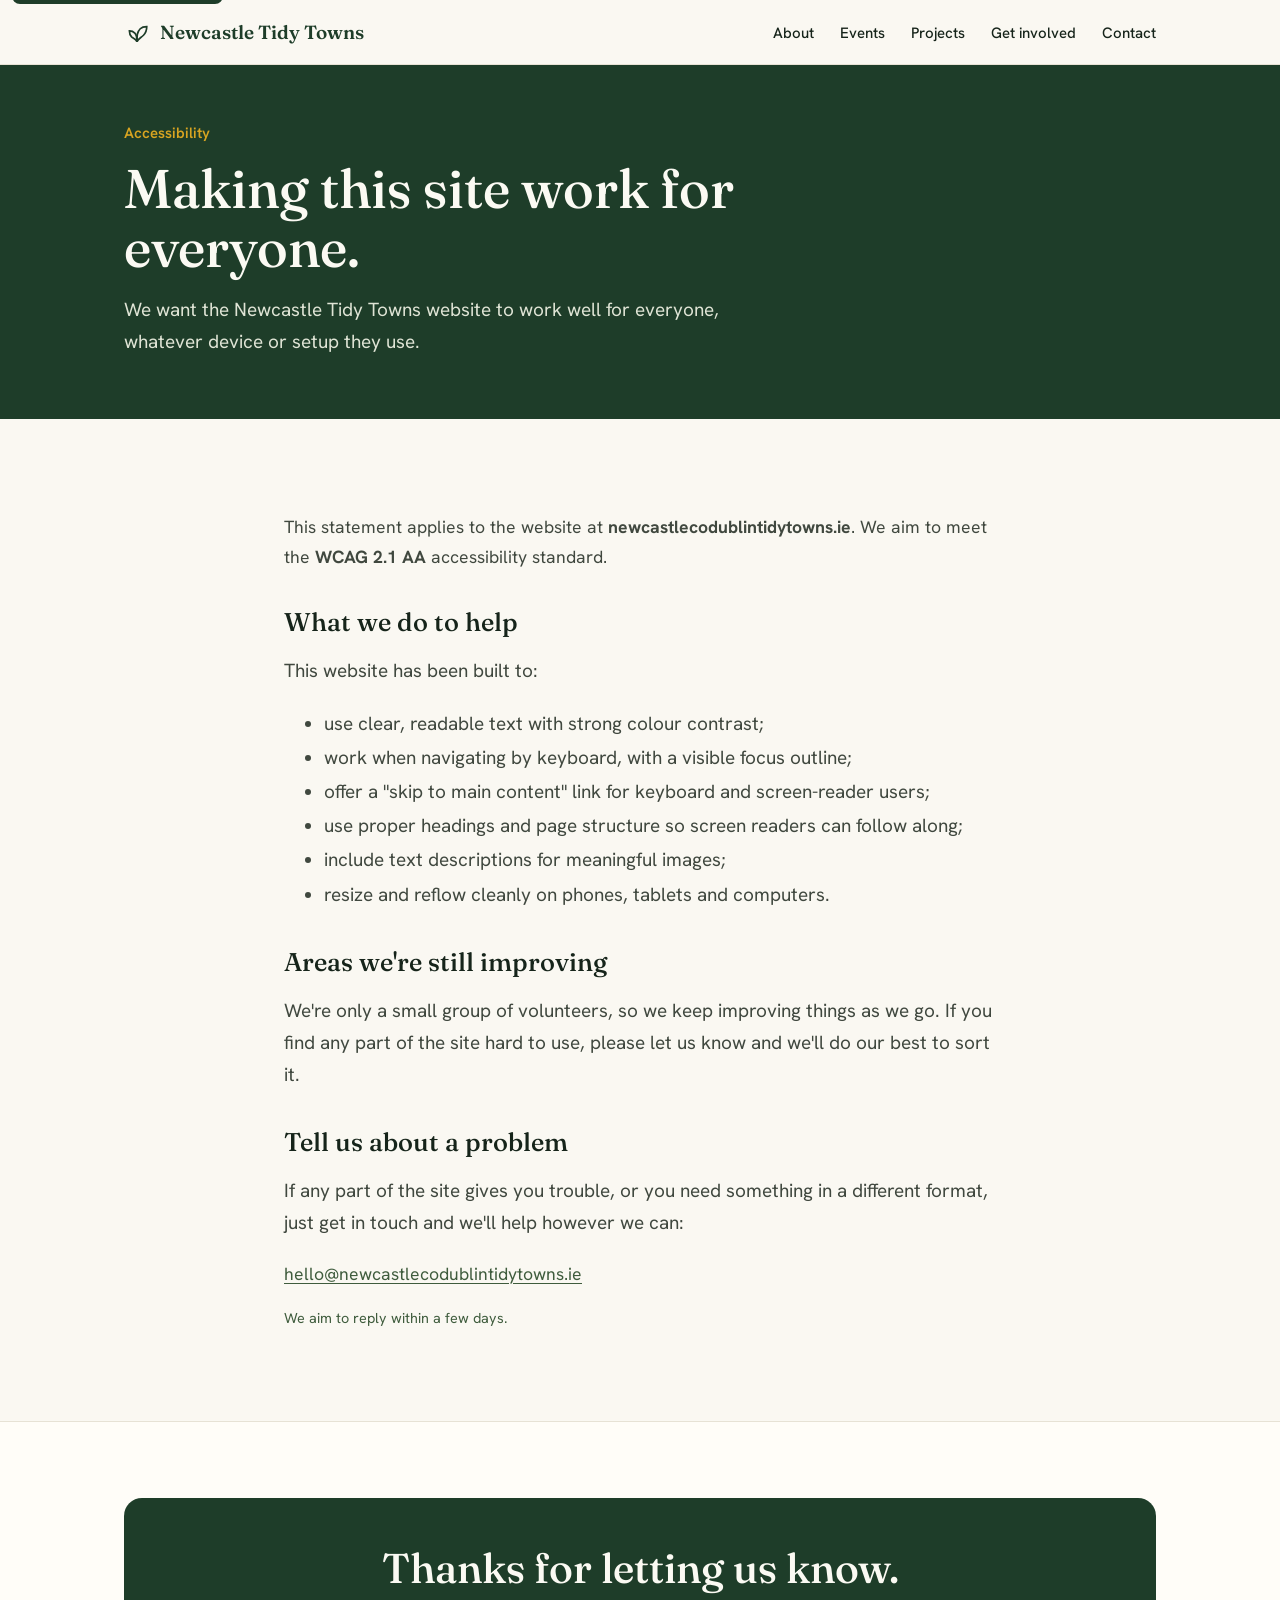
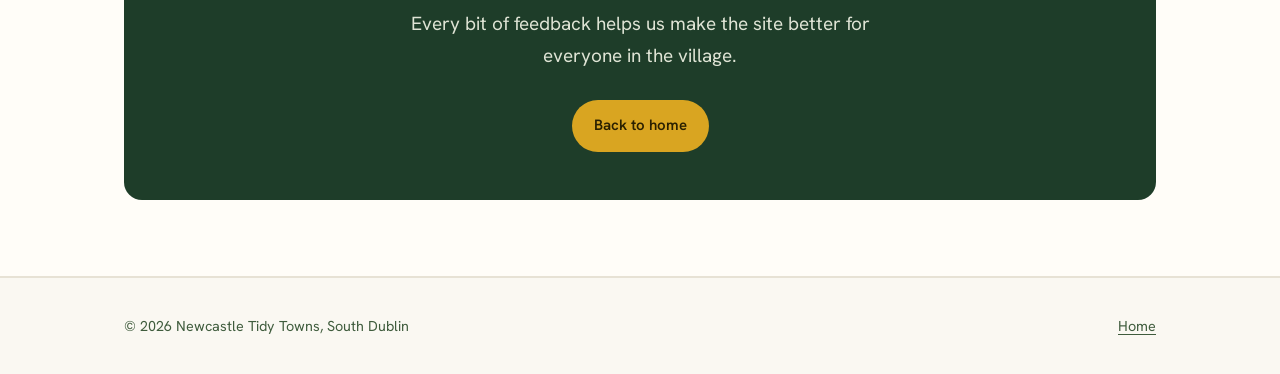
==== accessibility.html @ e0975d4b "Add files via upload Content corrections" ====
<!doctype html>
<html lang="en">
<head>
<meta charset="utf-8">
<meta name="viewport" content="width=device-width, initial-scale=1">
<title>Accessibility — Newcastle Tidy Towns</title>
<meta name="description" content="Accessibility statement for the Newcastle Tidy Towns website, South Dublin. We aim to meet WCAG 2.1 AA and welcome feedback.">
<link rel="preconnect" href="https://fonts.googleapis.com">
<link rel="preconnect" href="https://fonts.gstatic.com" crossorigin>
<link href="https://fonts.googleapis.com/css2?family=Fraunces:opsz,wght@9..144,400;9..144,500;9..144,600&family=Hanken+Grotesk:wght@400;500;600&display=swap" rel="stylesheet">
<link rel="stylesheet" href="css/style.css">
</head>
<body>
<a class="skip-link" href="#main">Skip to main content</a>

<header>
  <div class="wrap bar">
    <a class="brand" href="index.html">
      <svg width="26" height="26" viewBox="0 0 24 24" fill="none" stroke="currentColor" stroke-width="1.6" aria-hidden="true">
        <path d="M12 21c0-6 0-9 3-12 2-2 5-2 6-2 0 3-1 6-3 8-2.4 2.4-4.8 3-6 6z"/>
        <path d="M12 21c0-4 0-6-2-8-1.4-1.4-3.6-2-5-2 0 2 .6 4 2 5.5C8.6 18 11 18 12 21z"/>
      </svg>
      Newcastle Tidy Towns
    </a>
    <nav aria-label="Primary">
      <ul>
        <li><a href="index.html#about">About</a></li>
        <li><a href="events.html">Events</a></li>
        <li><a href="projects.html">Projects</a></li>
        <li><a href="index.html#involved">Get involved</a></li>
        <li><a href="index.html#contact">Contact</a></li>
      </ul>
    </nav>
    <button class="menu-btn" aria-label="Toggle menu" aria-expanded="false" onclick="var n=document.querySelector('nav');var o=n.classList.toggle('open');this.setAttribute('aria-expanded',o)">Menu</button>
  </div>
</header>

<div class="page-hero">
  <div class="wrap">
    <p class="eyebrow">Accessibility</p>
    <h1>Making this site work for everyone.</h1>
    <p>We want the Newcastle Tidy Towns website to work well for everyone, whatever device or setup they use.</p>
  </div>
</div>

<main id="main">
  <section>
    <div class="wrap" style="max-width:760px">

      <p style="font-size:1.1rem;color:#40483f">This statement applies to the website at <strong>newcastlecodublintidytowns.ie</strong>. We aim to meet the <strong>WCAG 2.1 AA</strong> accessibility standard.</p>

      <h2 style="font-family:'Fraunces',serif;font-size:1.6rem;margin:36px 0 12px">What we do to help</h2>
      <p style="color:#40483f">This website has been built to:</p>
      <ul style="color:#40483f;line-height:1.8">
        <li>use clear, readable text with strong colour contrast;</li>
        <li>work when navigating by keyboard, with a visible focus outline;</li>
        <li>offer a "skip to main content" link for keyboard and screen-reader users;</li>
        <li>use proper headings and page structure so screen readers can follow along;</li>
        <li>include text descriptions for meaningful images;</li>
        <li>resize and reflow cleanly on phones, tablets and computers.</li>
      </ul>

      <h2 style="font-family:'Fraunces',serif;font-size:1.6rem;margin:36px 0 12px">Areas we're still improving</h2>
      <p style="color:#40483f">We're only a small group of volunteers, so we keep improving things as we go. If you find any part of the site hard to use, please let us know and we'll do our best to sort it.</p>

      <h2 style="font-family:'Fraunces',serif;font-size:1.6rem;margin:36px 0 12px">Tell us about a problem</h2>
      <p style="color:#40483f">If any part of the site gives you trouble, or you need something in a different format, just get in touch and we'll help however we can:</p>
      <p style="font-size:1.1rem"><a href="mailto:hello@newcastlecodublintidytowns.ie">hello@newcastlecodublintidytowns.ie</a></p>
      <p class="note">We aim to reply within a few days.</p>

    </div>
  </section>

  <section class="tint">
    <div class="wrap">
      <div class="band">
        <h2>Thanks for letting us know.</h2>
        <p>Every bit of feedback helps us make the site better for everyone in the village.</p>
        <a class="btn btn-primary" href="index.html">Back to home</a>
      </div>
    </div>
  </section>
</main>

<footer>
  <div class="wrap">
    <span>© <span id="yr"></span> Newcastle Tidy Towns, South Dublin</span>
    <span><a href="index.html">Home</a></span>
  </div>
</footer>

<script>document.getElementById('yr').textContent=new Date().getFullYear();</script>
</body>
</html>
---- css/style.css ----
:root{
  --ink:#16241a;
  --bg:#faf8f2;
  --hedge:#1e3d29;
  --moss:#3f5c3d;
  --sage:#8a9c7e;
  --gorse:#d9a521;
  --stone:#e7e2d5;
  --paper:#fffdf8;
  --maxw:1080px;
}
*{box-sizing:border-box}
html{scroll-behavior:smooth}

/* Accessibility: visible keyboard focus on all interactive elements */
a:focus-visible,button:focus-visible,input:focus-visible,
[tabindex]:focus-visible{
  outline:3px solid var(--gorse);
  outline-offset:2px;
  border-radius:4px;
}

/* Accessibility: skip-to-content link, hidden until keyboard-focused */
.skip-link{
  position:absolute;left:12px;top:-48px;z-index:100;
  background:var(--hedge);color:#fff;padding:10px 16px;border-radius:8px;
  text-decoration:none;font-weight:600;transition:top .15s ease;
}
.skip-link:focus{top:12px}

/* Accessibility: class for screen-reader-only text */
.visually-hidden{
  position:absolute;width:1px;height:1px;padding:0;margin:-1px;
  overflow:hidden;clip:rect(0 0 0 0);white-space:nowrap;border:0;
}

body{
  margin:0;
  background:var(--bg);
  color:var(--ink);
  font-family:"Hanken Grotesk",system-ui,sans-serif;
  font-size:19px;
  line-height:1.7;
  -webkit-font-smoothing:antialiased;
}
h1,h2,h3{font-family:"Fraunces",Georgia,serif;font-weight:500;line-height:1.1;margin:0}
a{color:var(--moss);text-decoration-thickness:1px;text-underline-offset:3px}
img{max-width:100%;display:block}
.wrap{max-width:var(--maxw);margin:0 auto;padding:0 24px}

/* Header */
header{position:sticky;top:0;z-index:20;background:rgba(250,248,242,.9);backdrop-filter:blur(8px);border-bottom:1px solid var(--stone)}
.bar{display:flex;align-items:center;justify-content:space-between;height:64px}
.brand{display:flex;align-items:center;gap:10px;font-family:"Fraunces",serif;font-weight:600;font-size:19px;color:var(--hedge);text-decoration:none}
.brand svg{flex:none}
nav ul{display:flex;gap:26px;list-style:none;margin:0;padding:0}
nav a{color:var(--ink);text-decoration:none;font-weight:500;font-size:15px}
nav a:hover,nav a.active{color:var(--gorse)}
.menu-btn{display:none;background:none;border:1px solid var(--stone);border-radius:8px;padding:8px 12px;font:inherit;font-size:15px}

/* Hero */
.hero{background:var(--hedge);color:#f3f1e8;position:relative;overflow:hidden}
.hero .wrap{padding-top:84px;padding-bottom:96px;position:relative;z-index:2}
.hero .eyebrow{color:var(--gorse);font-weight:600;letter-spacing:.02em;margin:0 0 18px;font-size:15px}
.hero h1{font-size:clamp(2.6rem,7vw,4.6rem);max-width:14ch;color:#fbfaf3}
.hero p.lede{max-width:52ch;margin:22px 0 34px;font-size:1.18rem;color:#dfe4d5}
.cta-row{display:flex;flex-wrap:wrap;gap:14px}
.sprig{position:absolute;right:-40px;bottom:-30px;width:min(46vw,420px);opacity:.16;z-index:1;color:var(--sage)}

/* Interior page hero (smaller) */
.page-hero{background:var(--hedge);color:#f3f1e8}
.page-hero .wrap{padding:56px 24px 60px}
.page-hero .eyebrow{color:var(--gorse);font-weight:600;font-size:15px;margin:0 0 12px}
.page-hero h1{font-size:clamp(2.2rem,6vw,3.4rem);color:#fbfaf3;max-width:18ch}
.page-hero p{max-width:56ch;margin:16px 0 0;color:#dfe4d5}

/* Buttons */
.btn{display:inline-block;padding:13px 22px;border-radius:999px;font-weight:600;font-size:15px;text-decoration:none;transition:transform .15s ease}
.btn:hover{transform:translateY(-2px)}
.btn-primary{background:var(--gorse);color:#2a2000}
.btn-ghost{border:1.5px solid rgba(243,241,232,.5);color:#f3f1e8}

/* Sections */
section{padding:76px 0}
.section-head{max-width:60ch;margin-bottom:44px}
.section-head h2{font-size:clamp(1.9rem,4vw,2.7rem)}
.section-head p{color:var(--moss);margin:14px 0 0;font-size:1.08rem}
.tint{background:var(--paper);border-top:1px solid var(--stone);border-bottom:1px solid var(--stone)}

/* Focus list */
.focus-list{display:grid;gap:2px;background:var(--stone);border:1px solid var(--stone);border-radius:14px;overflow:hidden}
.focus-item{background:var(--paper);padding:28px 30px;display:grid;grid-template-columns:auto 1fr;gap:22px;align-items:start}
.focus-item .leaf{color:var(--moss);margin-top:4px}
.focus-item h3{font-size:1.35rem;margin-bottom:6px}
.focus-item p{margin:0;color:#40483f}

/* Events */
.month-label{font-family:"Fraunces",serif;color:var(--hedge);font-size:1.3rem;margin:40px 0 4px}
.month-label:first-of-type{margin-top:0}
.events{list-style:none;margin:0;padding:0;border-top:1px solid var(--stone)}
.event{display:grid;grid-template-columns:120px 1fr;gap:24px;padding:24px 0;border-bottom:1px solid var(--stone);align-items:baseline}
.event .date{font-family:"Fraunces",serif;color:var(--hedge)}
.event .date .day{font-size:2rem;line-height:1;display:block;font-weight:600}
.event .date .mon{font-size:.95rem;color:var(--moss);text-transform:uppercase;letter-spacing:.05em}
.event h3{font-size:1.25rem;margin-bottom:4px}
.event p{margin:0;color:#40483f;font-size:.98rem}
.event .where{color:var(--moss);font-weight:500}
.recurring{background:var(--paper);border:1px solid var(--stone);border-radius:14px;padding:26px 30px;margin-top:8px}
.recurring h3{font-size:1.2rem;margin-bottom:6px}
.recurring p{margin:0;color:#40483f}

/* Gallery */
.project-block{margin-bottom:56px}
.project-block h2{font-size:1.7rem;margin-bottom:6px}
.project-block .meta{color:var(--moss);margin:0 0 20px}
.gallery{display:grid;grid-template-columns:repeat(3,1fr);gap:14px}
.gallery.pairs{grid-template-columns:repeat(2,1fr)}
.photo{aspect-ratio:4/3;border-radius:12px;overflow:hidden;background:
    linear-gradient(135deg,#dfe6d6,#eef0e6);
    display:flex;align-items:center;justify-content:center;color:var(--sage);
    border:1px dashed #bcc7ac;font-size:.9rem;text-align:center;padding:12px}
.photo img{width:100%;height:100%;object-fit:cover}
figure{margin:0}
figure figcaption{font-size:.85rem;color:var(--moss);margin-top:6px}

/* Bands & contact */
.band{background:var(--hedge);color:#f3f1e8;border-radius:18px;padding:48px 40px;text-align:center}
.band h2{font-size:clamp(1.8rem,4vw,2.6rem);color:#fbfaf3;max-width:20ch;margin:0 auto}
.band p{max-width:48ch;margin:16px auto 28px;color:#dfe4d5}
.contact{display:grid;grid-template-columns:1fr 1fr;gap:40px;align-items:start}
.contact h3{font-size:1.3rem;margin-bottom:8px}
.contact a{font-weight:600}
.note{font-size:.9rem;color:var(--moss);margin-top:16px}

footer{border-top:1px solid var(--stone);padding:36px 0;color:var(--moss);font-size:.9rem}
footer .wrap{display:flex;justify-content:space-between;flex-wrap:wrap;gap:12px}

@media(max-width:720px){
  nav ul{display:none;position:absolute;top:64px;left:0;right:0;flex-direction:column;gap:0;background:var(--bg);border-bottom:1px solid var(--stone);box-shadow:0 8px 20px rgba(22,36,26,.08);padding:6px 0}
  nav.open ul{display:flex}
  nav ul a{display:block;padding:15px 24px;font-size:17px}
  nav ul a:hover,nav ul a.active{color:var(--gorse)}
  .menu-btn{display:inline-block}
  .contact{grid-template-columns:1fr}
  .gallery{grid-template-columns:1fr 1fr}
  .gallery.pairs{grid-template-columns:1fr}
  .event{grid-template-columns:84px 1fr;gap:16px}
  .event .date .day{font-size:1.6rem}
  section{padding:56px 0}
}
@media(prefers-reduced-motion:reduce){
  *{scroll-behavior:auto}
  .btn:hover{transform:none}
}
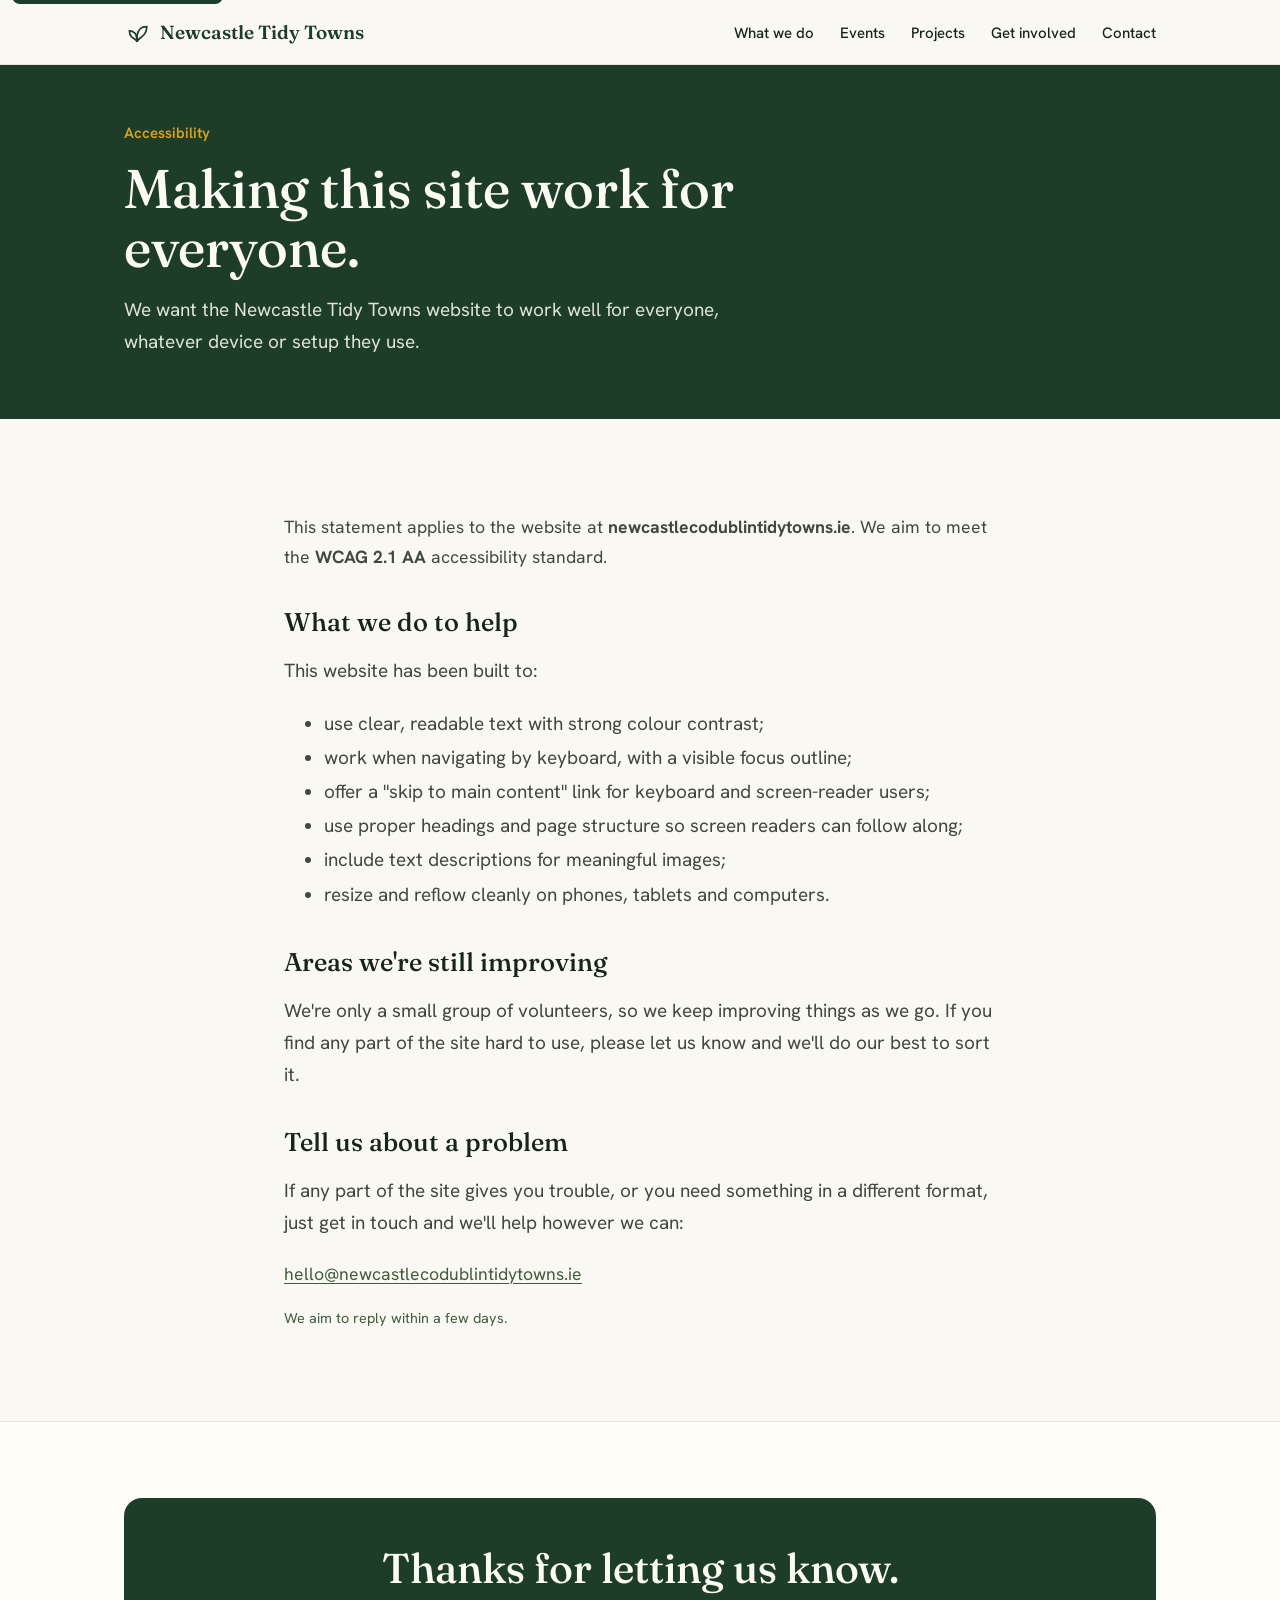
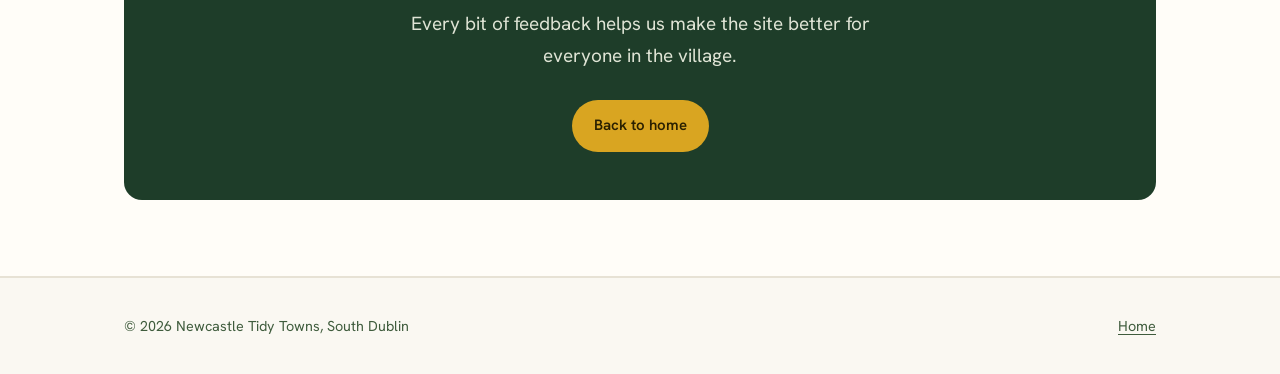
==== commit dd6ada74: "Add files via upload" ====
--- a/accessibility.html
+++ b/accessibility.html
@@ -15,7 +15,7 @@
 
 <header>
   <div class="wrap bar">
-    <a class="brand" href="index.html">
+    <a class="brand" href="index.html#top">
       <svg width="26" height="26" viewBox="0 0 24 24" fill="none" stroke="currentColor" stroke-width="1.6" aria-hidden="true">
         <path d="M12 21c0-6 0-9 3-12 2-2 5-2 6-2 0 3-1 6-3 8-2.4 2.4-4.8 3-6 6z"/>
         <path d="M12 21c0-4 0-6-2-8-1.4-1.4-3.6-2-5-2 0 2 .6 4 2 5.5C8.6 18 11 18 12 21z"/>
@@ -24,7 +24,7 @@
     </a>
     <nav aria-label="Primary">
       <ul>
-        <li><a href="index.html#about">About</a></li>
+        <li><a href="index.html#about">What we do</a></li>
         <li><a href="events.html">Events</a></li>
         <li><a href="projects.html">Projects</a></li>
         <li><a href="index.html#involved">Get involved</a></li>
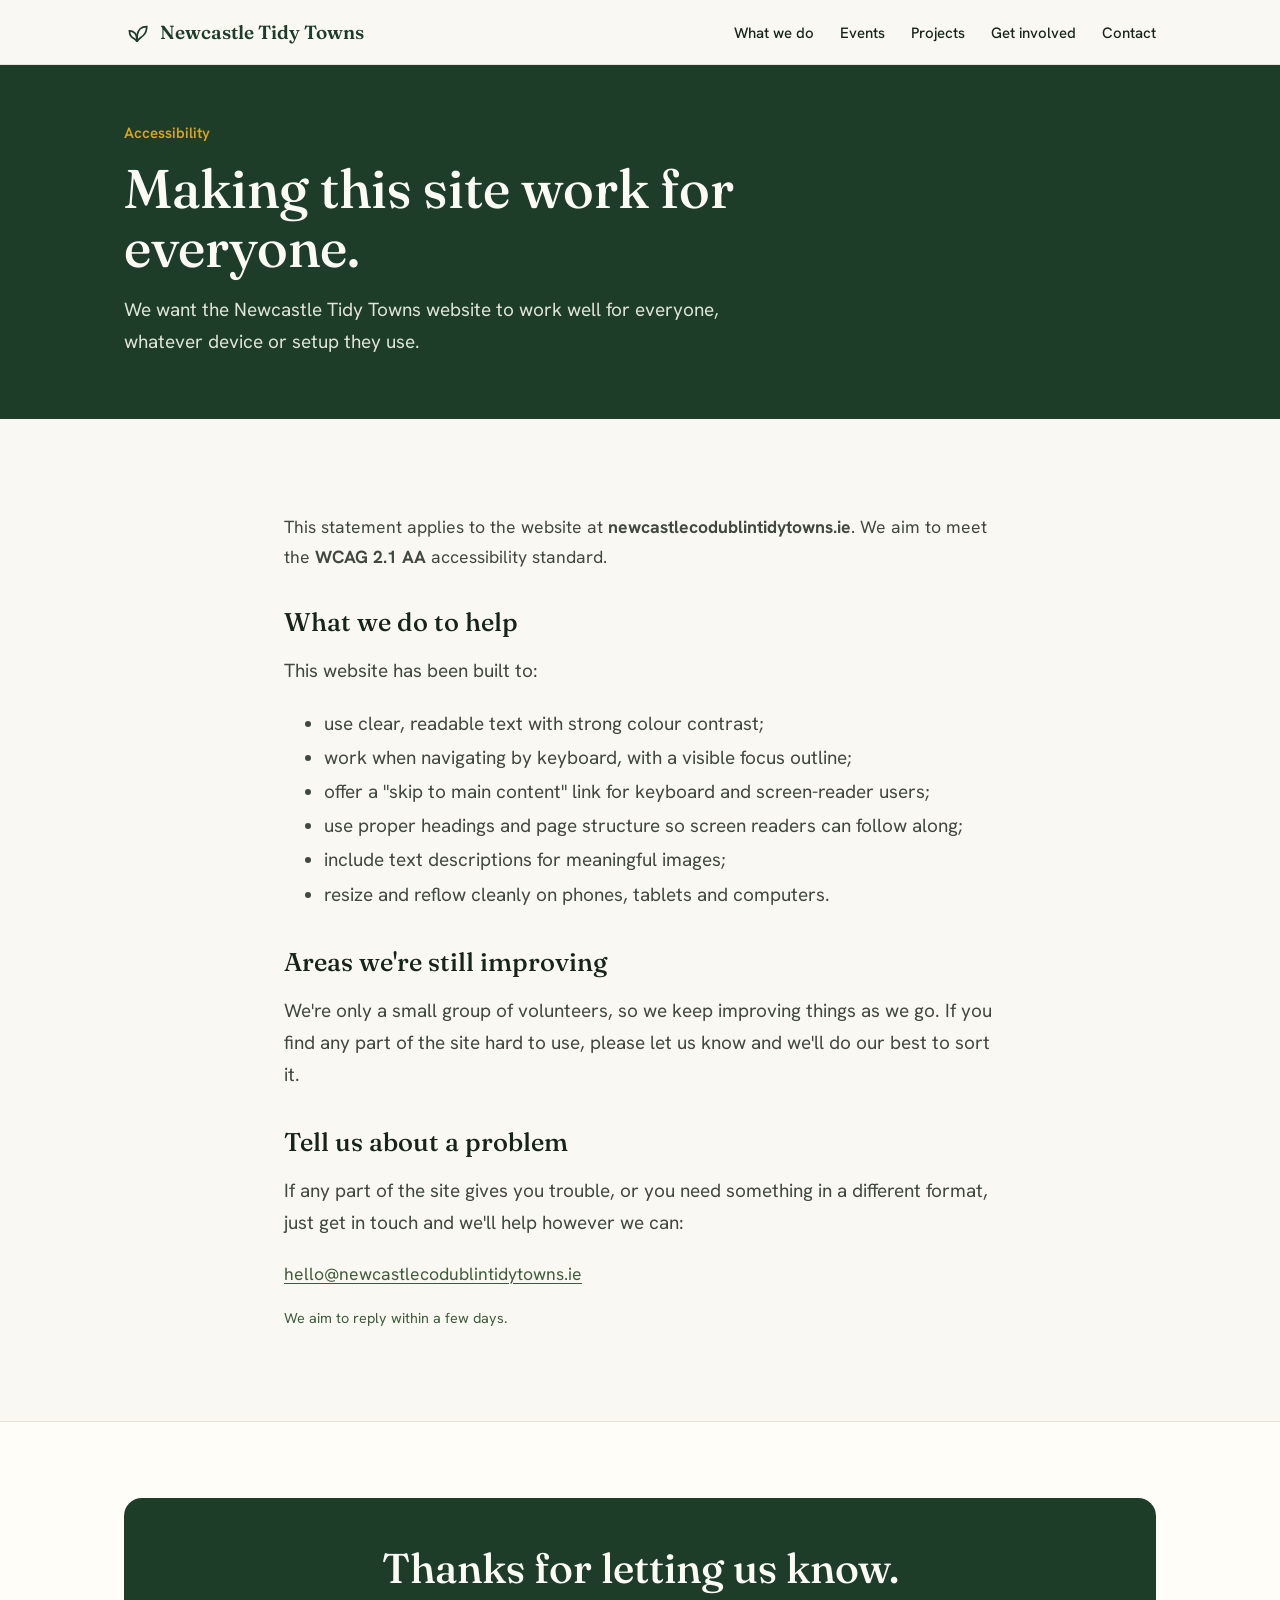
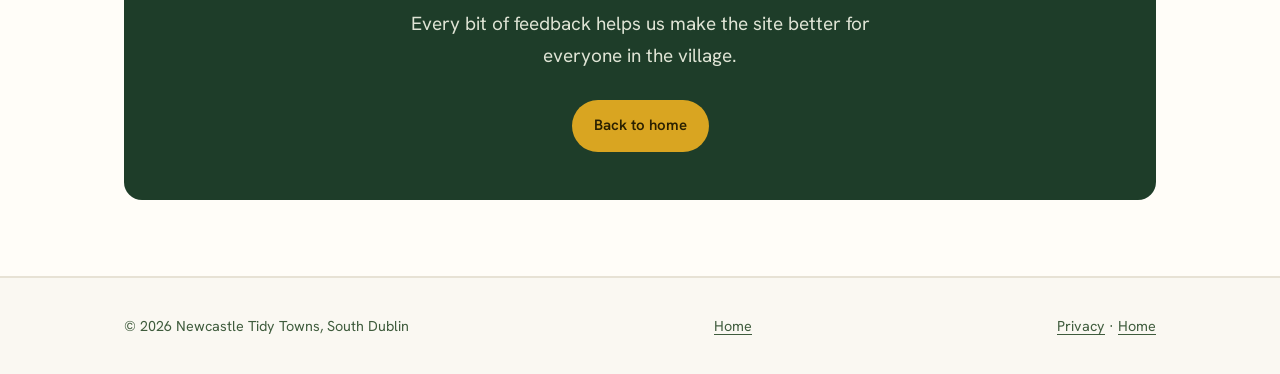
==== commit 5b467828: "Add Privacy link to footer in accessibility.html" ====
--- a/accessibility.html
+++ b/accessibility.html
@@ -15,7 +15,7 @@
 
 <header>
   <div class="wrap bar">
-    <a class="brand" href="index.html#top">
+    <a class="brand" href="index.html">
       <svg width="26" height="26" viewBox="0 0 24 24" fill="none" stroke="currentColor" stroke-width="1.6" aria-hidden="true">
         <path d="M12 21c0-6 0-9 3-12 2-2 5-2 6-2 0 3-1 6-3 8-2.4 2.4-4.8 3-6 6z"/>
         <path d="M12 21c0-4 0-6-2-8-1.4-1.4-3.6-2-5-2 0 2 .6 4 2 5.5C8.6 18 11 18 12 21z"/>
@@ -86,6 +86,7 @@
   <div class="wrap">
     <span>© <span id="yr"></span> Newcastle Tidy Towns, South Dublin</span>
     <span><a href="index.html">Home</a></span>
+    <span><a href="privacy.html">Privacy</a> · <a href="index.html">Home</a></span>
   </div>
 </footer>
 
--- a/css/style.css
+++ b/css/style.css
@@ -22,7 +22,7 @@
 
 /* Accessibility: skip-to-content link, hidden until keyboard-focused */
 .skip-link{
-  position:absolute;left:12px;top:-48px;z-index:100;
+  position:absolute;left:12px;top:-120px;z-index:100;
   background:var(--hedge);color:#fff;padding:10px 16px;border-radius:8px;
   text-decoration:none;font-weight:600;transition:top .15s ease;
 }
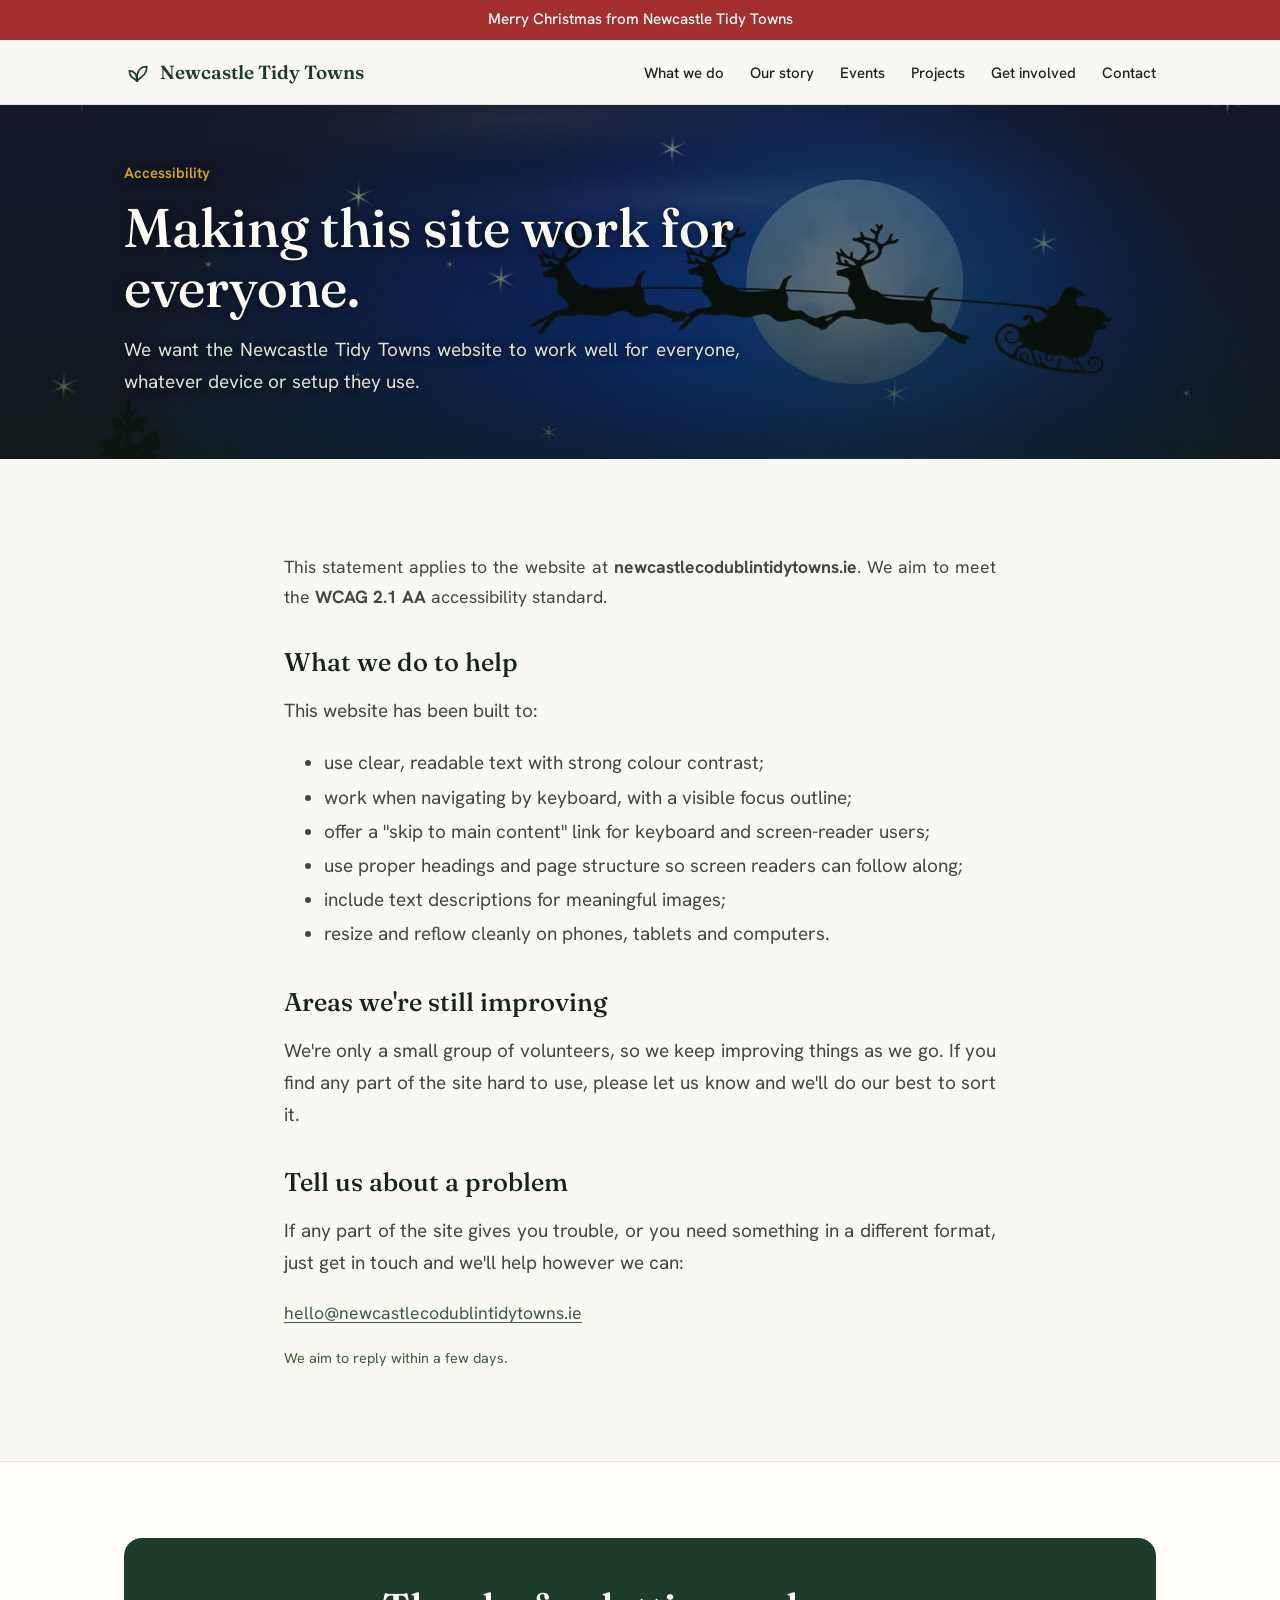
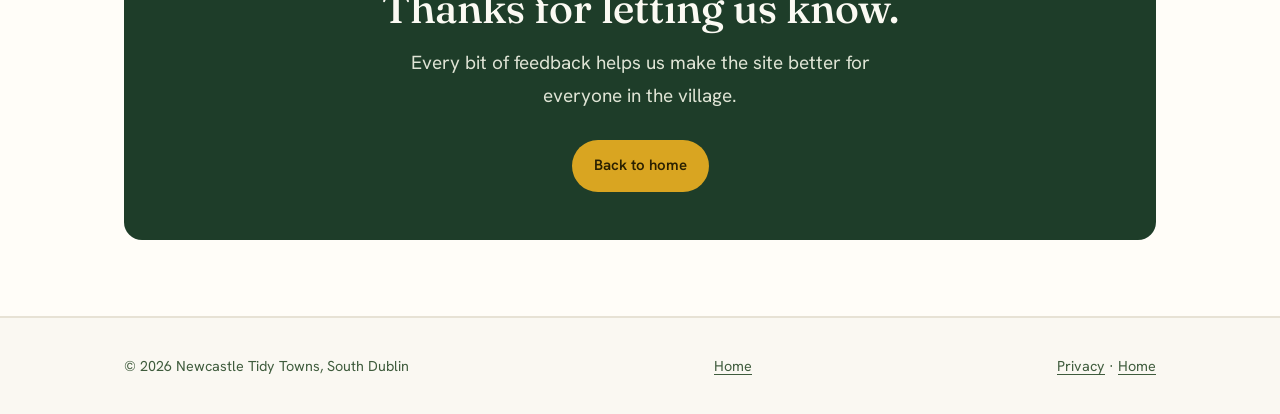
==== commit 73b1a025: "Add Our Story page" ====
--- a/accessibility.html
+++ b/accessibility.html
@@ -25,6 +25,7 @@
     <nav aria-label="Primary">
       <ul>
         <li><a href="index.html#about">What we do</a></li>
+        <li><a href="history.html">Our story</a></li>
         <li><a href="events.html">Events</a></li>
         <li><a href="projects.html">Projects</a></li>
         <li><a href="index.html#involved">Get involved</a></li>
@@ -91,5 +92,6 @@
 </footer>
 
 <script>document.getElementById('yr').textContent=new Date().getFullYear();</script>
+  <script src="js/seasons.js" defer></script>
 </body>
 </html>
--- a/css/style.css
+++ b/css/style.css
@@ -152,3 +152,74 @@
   *{scroll-behavior:auto}
   .btn:hover{transform:none}
 }
+
+/* ============================================================
+   Seasonal theme — changes automatically by date (added 2026)
+   Every season shows a photo banner; autumn/winter/spring/christmas
+   also drift leaves/snow/blossom. Decorative + reduced-motion aware.
+   ============================================================ */
+.season-greet{background:var(--sg-bg,#7c4e23);color:#fff;text-align:center;
+  font-family:"Hanken Grotesk",sans-serif;font-size:.95rem;font-weight:500;padding:7px 16px}
+.hero,.page-hero{position:relative;overflow:hidden}
+.page-hero .wrap{position:relative;z-index:2}
+
+/* photo background layer — all seasons */
+.season-photo{position:absolute;inset:0;z-index:0;display:block}
+.season-photo .s-bg{position:absolute;inset:0;background:var(--sphoto) center 42%/cover no-repeat;
+  transform:scale(1.03);animation:sZoom 32s ease-in-out infinite alternate}
+.season-photo .s-ov{position:absolute;inset:0;
+  background:linear-gradient(to bottom,rgba(16,28,20,.4) 0%,rgba(16,28,20,.55) 55%,rgba(16,28,20,.76) 100%)}
+@keyframes sZoom{from{transform:scale(1.03)}to{transform:scale(1.11)}}
+[data-season] .hero .wrap,[data-season] .page-hero .wrap{text-shadow:0 1px 8px rgba(0,0,0,.5)}
+
+/* drifting motif — autumn/winter/spring, and snow at christmas */
+.season-fx{position:absolute;inset:0;z-index:1;pointer-events:none;overflow:hidden;display:none}
+[data-season="autumn"] .season-fx,[data-season="winter"] .season-fx,
+[data-season="spring"] .season-fx,[data-season="christmas"] .season-fx{display:block}
+.season-fx span{position:absolute;top:-44px;width:26px;height:26px;opacity:.9;
+  background:var(--fx) center/contain no-repeat;filter:drop-shadow(0 1px 1.5px rgba(0,0,0,.35));
+  animation:fxFall linear infinite}
+.season-fx span:nth-child(1){left:5%;width:24px;height:24px;animation-duration:12s}
+.season-fx span:nth-child(2){left:16%;width:32px;height:32px;animation-duration:16s;animation-delay:2.5s}
+.season-fx span:nth-child(3){left:28%;width:20px;height:20px;animation-duration:10s;animation-delay:5s}
+.season-fx span:nth-child(4){left:40%;width:30px;height:30px;animation-duration:14s;animation-delay:1s}
+.season-fx span:nth-child(5){left:52%;width:22px;height:22px;animation-duration:13s;animation-delay:4s}
+.season-fx span:nth-child(6){left:64%;width:34px;height:34px;animation-duration:17s;animation-delay:2s}
+.season-fx span:nth-child(7){left:75%;width:24px;height:24px;animation-duration:11s;animation-delay:6s}
+.season-fx span:nth-child(8){left:85%;width:30px;height:30px;animation-duration:15s;animation-delay:3.5s}
+.season-fx span:nth-child(9){left:46%;width:20px;height:20px;animation-duration:18s;animation-delay:7s}
+.season-fx span:nth-child(10){left:93%;width:22px;height:22px;animation-duration:12s;animation-delay:8.5s}
+@keyframes fxFall{0%{transform:translateY(0) rotate(0);opacity:0}8%{opacity:.95}92%{opacity:.95}
+  100%{transform:translateY(430px) rotate(300deg);opacity:0}}
+
+/* per-season tokens */
+[data-season="autumn"]{--sg-bg:#7c4e23;--sphoto:url("../images/autumn-leaves.webp");
+  --fx:url("data:image/svg+xml,%3Csvg xmlns='http://www.w3.org/2000/svg' viewBox='0 0 24 24'%3E%3Cpath d='M12 2C6 7 4 13 12 22C20 13 18 7 12 2Z' fill='%23e07c22'/%3E%3Cpath d='M12 5V20' stroke='%238a3a11' stroke-width='1'/%3E%3C/svg%3E")}
+[data-season="winter"]{--sg-bg:#3f5f78;--sphoto:url("../images/winter-coast.webp");
+  --fx:url("data:image/svg+xml,%3Csvg xmlns='http://www.w3.org/2000/svg' viewBox='0 0 24 24' fill='none' stroke='%23ffffff' stroke-width='1.6' stroke-linecap='round'%3E%3Cpath d='M12 2.5V21.5 M3.8 7.25 20.2 16.75 M20.2 7.25 3.8 16.75'/%3E%3Cpath d='M12 2.5 10 4.8 M12 2.5 14 4.8 M12 21.5 10 19.2 M12 21.5 14 19.2 M20.2 16.75 17.6 16.4 M20.2 16.75 19.9 14.1 M3.8 7.25 6.4 7.6 M3.8 7.25 4.1 9.9 M20.2 7.25 17.6 7.6 M20.2 7.25 19.9 9.9 M3.8 16.75 6.4 16.4 M3.8 16.75 4.1 14.1'/%3E%3C/svg%3E")}
+[data-season="christmas"]{--sg-bg:#a32f2f;--sphoto:url("../images/xmas-sleigh-aurora.webp");
+  --fx:url("data:image/svg+xml,%3Csvg xmlns='http://www.w3.org/2000/svg' viewBox='0 0 24 24' fill='none' stroke='%23ffffff' stroke-width='1.6' stroke-linecap='round'%3E%3Cpath d='M12 2.5V21.5 M3.8 7.25 20.2 16.75 M20.2 7.25 3.8 16.75'/%3E%3Cpath d='M12 2.5 10 4.8 M12 2.5 14 4.8 M12 21.5 10 19.2 M12 21.5 14 19.2 M20.2 16.75 17.6 16.4 M20.2 16.75 19.9 14.1 M3.8 7.25 6.4 7.6 M3.8 7.25 4.1 9.9 M20.2 7.25 17.6 7.6 M20.2 7.25 19.9 9.9 M3.8 16.75 6.4 16.4 M3.8 16.75 4.1 14.1'/%3E%3C/svg%3E")}
+[data-season="spring"]{--sg-bg:#4d6b34;--sphoto:url("../images/spring-crocus.webp");
+  --fx:url("data:image/svg+xml,%3Csvg xmlns='http://www.w3.org/2000/svg' viewBox='0 0 24 24'%3E%3Cellipse cx='12' cy='12' rx='6' ry='10' fill='%23f0a9c6' stroke='%23d87aa0' stroke-width='1'/%3E%3C/svg%3E")}
+[data-season="summer"]{--sg-bg:#3c6238;--sphoto:url("../images/summer-cliffs.webp")}
+
+@media (prefers-reduced-motion:reduce){ .season-fx{display:none !important} .season-photo .s-bg{animation:none} }
+
+/* New Year (28 Dec - 6 Jan): fireworks banner, heading on the dark left */
+[data-season="newyear"]{--sg-bg:#2a3c86;--sphoto:url("../images/newyear-fireworks.webp");--fx:url("data:image/svg+xml,%3Csvg xmlns='http://www.w3.org/2000/svg' viewBox='0 0 24 24' fill='none' stroke='%23ffffff' stroke-width='1.6' stroke-linecap='round'%3E%3Cpath d='M12 2.5V21.5 M3.8 7.25 20.2 16.75 M20.2 7.25 3.8 16.75'/%3E%3Cpath d='M12 2.5 10 4.8 M12 2.5 14 4.8 M12 21.5 10 19.2 M12 21.5 14 19.2 M20.2 16.75 17.6 16.4 M20.2 16.75 19.9 14.1 M3.8 7.25 6.4 7.6 M3.8 7.25 4.1 9.9 M20.2 7.25 17.6 7.6 M20.2 7.25 19.9 9.9 M3.8 16.75 6.4 16.4 M3.8 16.75 4.1 14.1'/%3E%3C/svg%3E")}
+[data-season="newyear"] .season-fx{display:block}
+[data-season="newyear"] .season-photo .s-ov{background:linear-gradient(105deg,rgba(4,8,22,.72) 0%,rgba(4,8,22,.42) 40%,rgba(4,8,22,.1) 66%,rgba(4,8,22,0) 100%)}
+[data-season="christmas"] .season-photo .s-bg{background-position:right 42%}
+
+/* Justified body text for even left and right edges (added 2026) */
+.hero p.lede,
+.page-hero p,
+.section-head p,
+.project-block p:not(.meta),
+.recurring p,
+.wrap > p{
+  text-align:justify;
+  text-align-last:left;
+  -webkit-hyphens:auto;
+  hyphens:auto;
+}
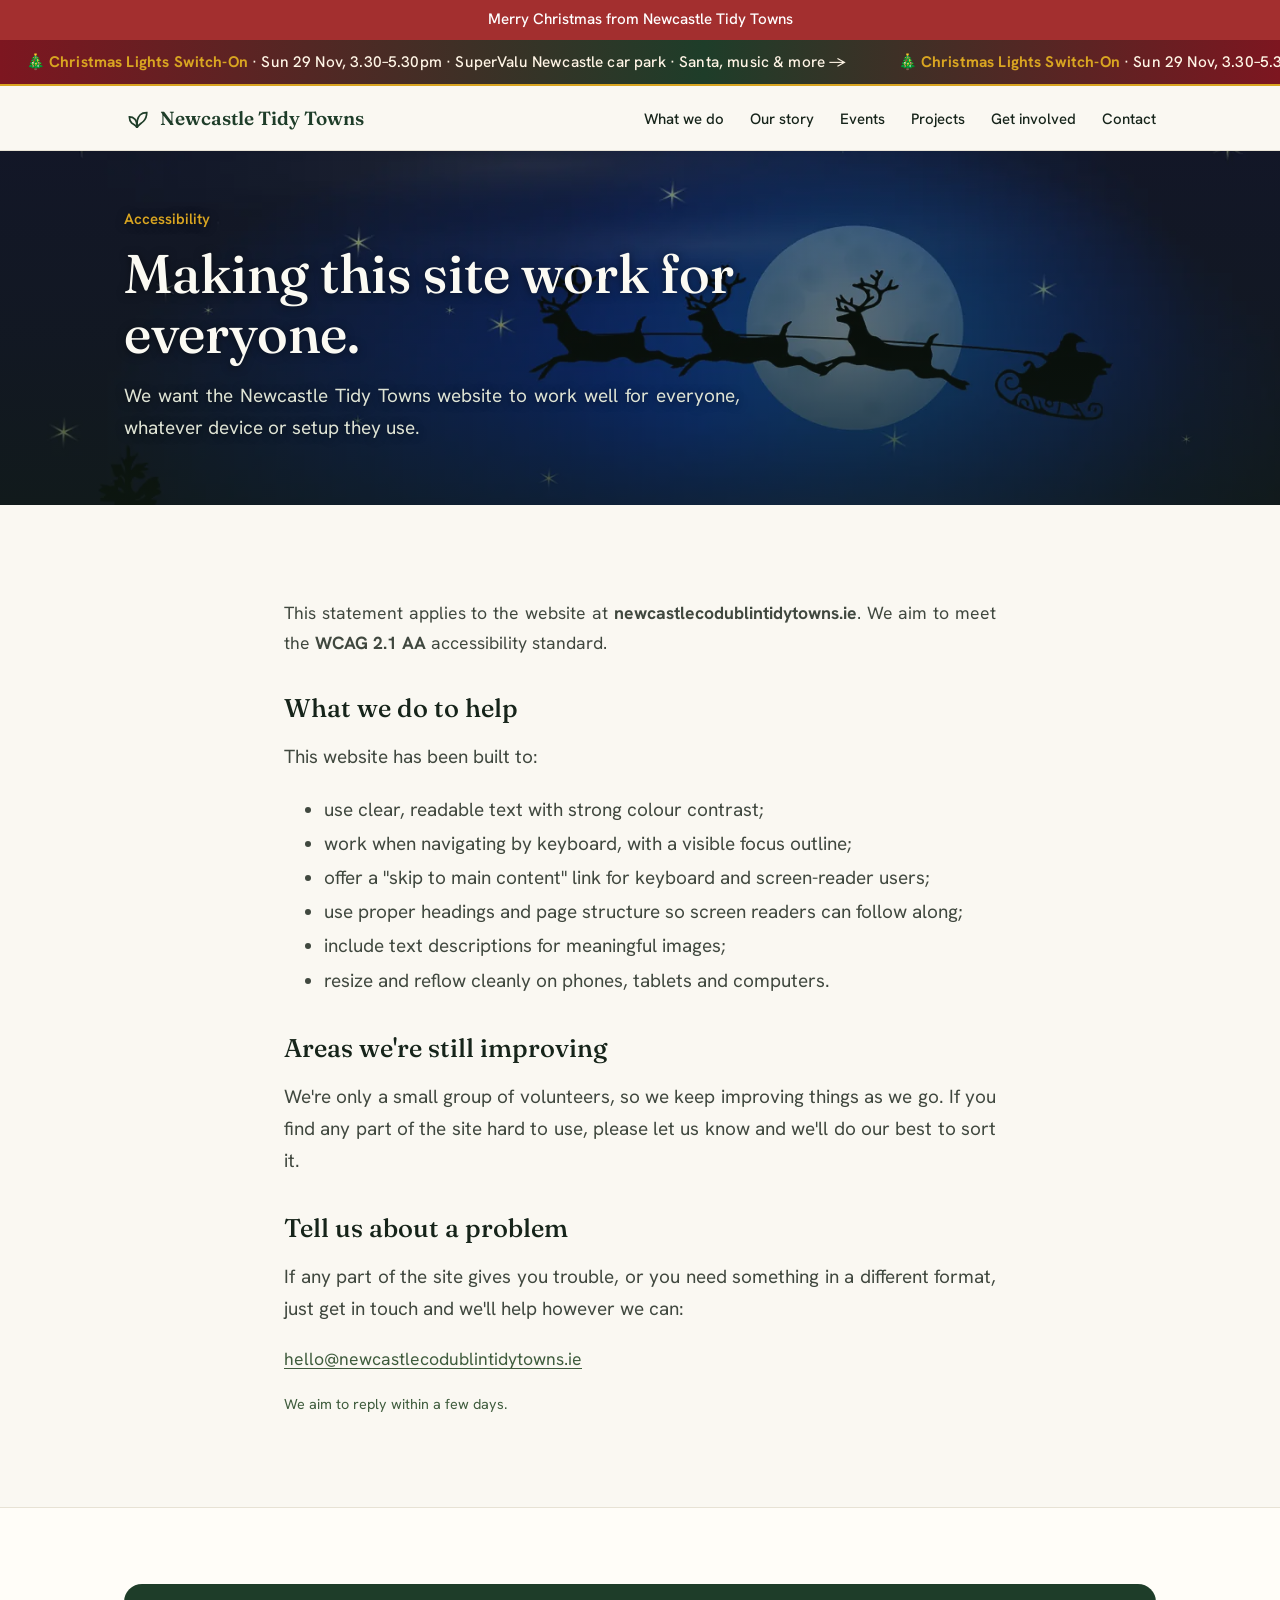
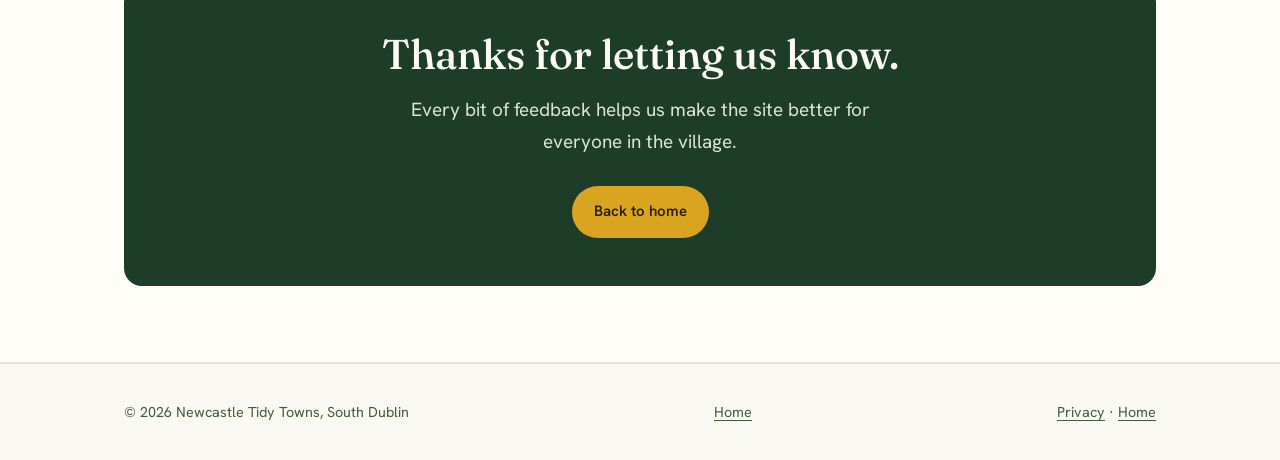
==== commit f3ca8a40: "Event File update" ====
--- a/accessibility.html
+++ b/accessibility.html
@@ -12,6 +12,7 @@
 </head>
 <body>
 <a class="skip-link" href="#main">Skip to main content</a>
+<a class="xmas-banner" href="events.html#xmas-lights-switch-on" aria-label="Christmas lights switch-on: Sunday 29 November, 3.30 to 5.30pm at SuperValu Newcastle car park, with Santa and more. See the event details."><span class="track" aria-hidden="true"><span class="grp"><span class="seg">🎄 <b>Christmas Lights Switch-On</b> &middot; Sun 29 Nov, 3.30&ndash;5.30pm &middot; SuperValu Newcastle car park &middot; Santa, music &amp; more &rarr;</span><span class="seg">🎄 <b>Christmas Lights Switch-On</b> &middot; Sun 29 Nov, 3.30&ndash;5.30pm &middot; SuperValu Newcastle car park &middot; Santa, music &amp; more &rarr;</span><span class="seg">🎄 <b>Christmas Lights Switch-On</b> &middot; Sun 29 Nov, 3.30&ndash;5.30pm &middot; SuperValu Newcastle car park &middot; Santa, music &amp; more &rarr;</span><span class="seg">🎄 <b>Christmas Lights Switch-On</b> &middot; Sun 29 Nov, 3.30&ndash;5.30pm &middot; SuperValu Newcastle car park &middot; Santa, music &amp; more &rarr;</span></span><span class="grp"><span class="seg">🎄 <b>Christmas Lights Switch-On</b> &middot; Sun 29 Nov, 3.30&ndash;5.30pm &middot; SuperValu Newcastle car park &middot; Santa, music &amp; more &rarr;</span><span class="seg">🎄 <b>Christmas Lights Switch-On</b> &middot; Sun 29 Nov, 3.30&ndash;5.30pm &middot; SuperValu Newcastle car park &middot; Santa, music &amp; more &rarr;</span><span class="seg">🎄 <b>Christmas Lights Switch-On</b> &middot; Sun 29 Nov, 3.30&ndash;5.30pm &middot; SuperValu Newcastle car park &middot; Santa, music &amp; more &rarr;</span><span class="seg">🎄 <b>Christmas Lights Switch-On</b> &middot; Sun 29 Nov, 3.30&ndash;5.30pm &middot; SuperValu Newcastle car park &middot; Santa, music &amp; more &rarr;</span></span></span></a>
 
 <header>
   <div class="wrap bar">
--- a/css/style.css
+++ b/css/style.css
@@ -223,3 +223,19 @@
   -webkit-hyphens:auto;
   hyphens:auto;
 }
+
+/* ===== Christmas lights switch-on banner (sitewide) ===== */
+.xmas-banner{display:block;background:linear-gradient(90deg,#7d1620,#1e3d29 55%,#7d1620);color:#fff5e6;text-decoration:none;overflow:hidden;white-space:nowrap;border-bottom:2px solid var(--gorse)}
+.xmas-banner:hover,.xmas-banner:focus-visible{color:#fff}
+.xmas-banner .track{display:inline-block;will-change:transform;animation:xmas-scroll 30s linear infinite}
+.xmas-banner:hover .track,.xmas-banner:focus-within .track{animation-play-state:paused}
+.xmas-banner .grp{display:inline-block}
+.xmas-banner .seg{display:inline-block;padding:9px 1.6rem;font-weight:500;font-size:.96rem;letter-spacing:.01em}
+.xmas-banner .seg b{color:var(--gorse)}
+@keyframes xmas-scroll{from{transform:translateX(0)}to{transform:translateX(-50%)}}
+@media (prefers-reduced-motion: reduce){
+  .xmas-banner{white-space:normal;text-align:center}
+  .xmas-banner .track{animation:none;display:block}
+  .xmas-banner .grp + .grp{display:none}
+  .xmas-banner .grp .seg + .seg{display:none}
+}
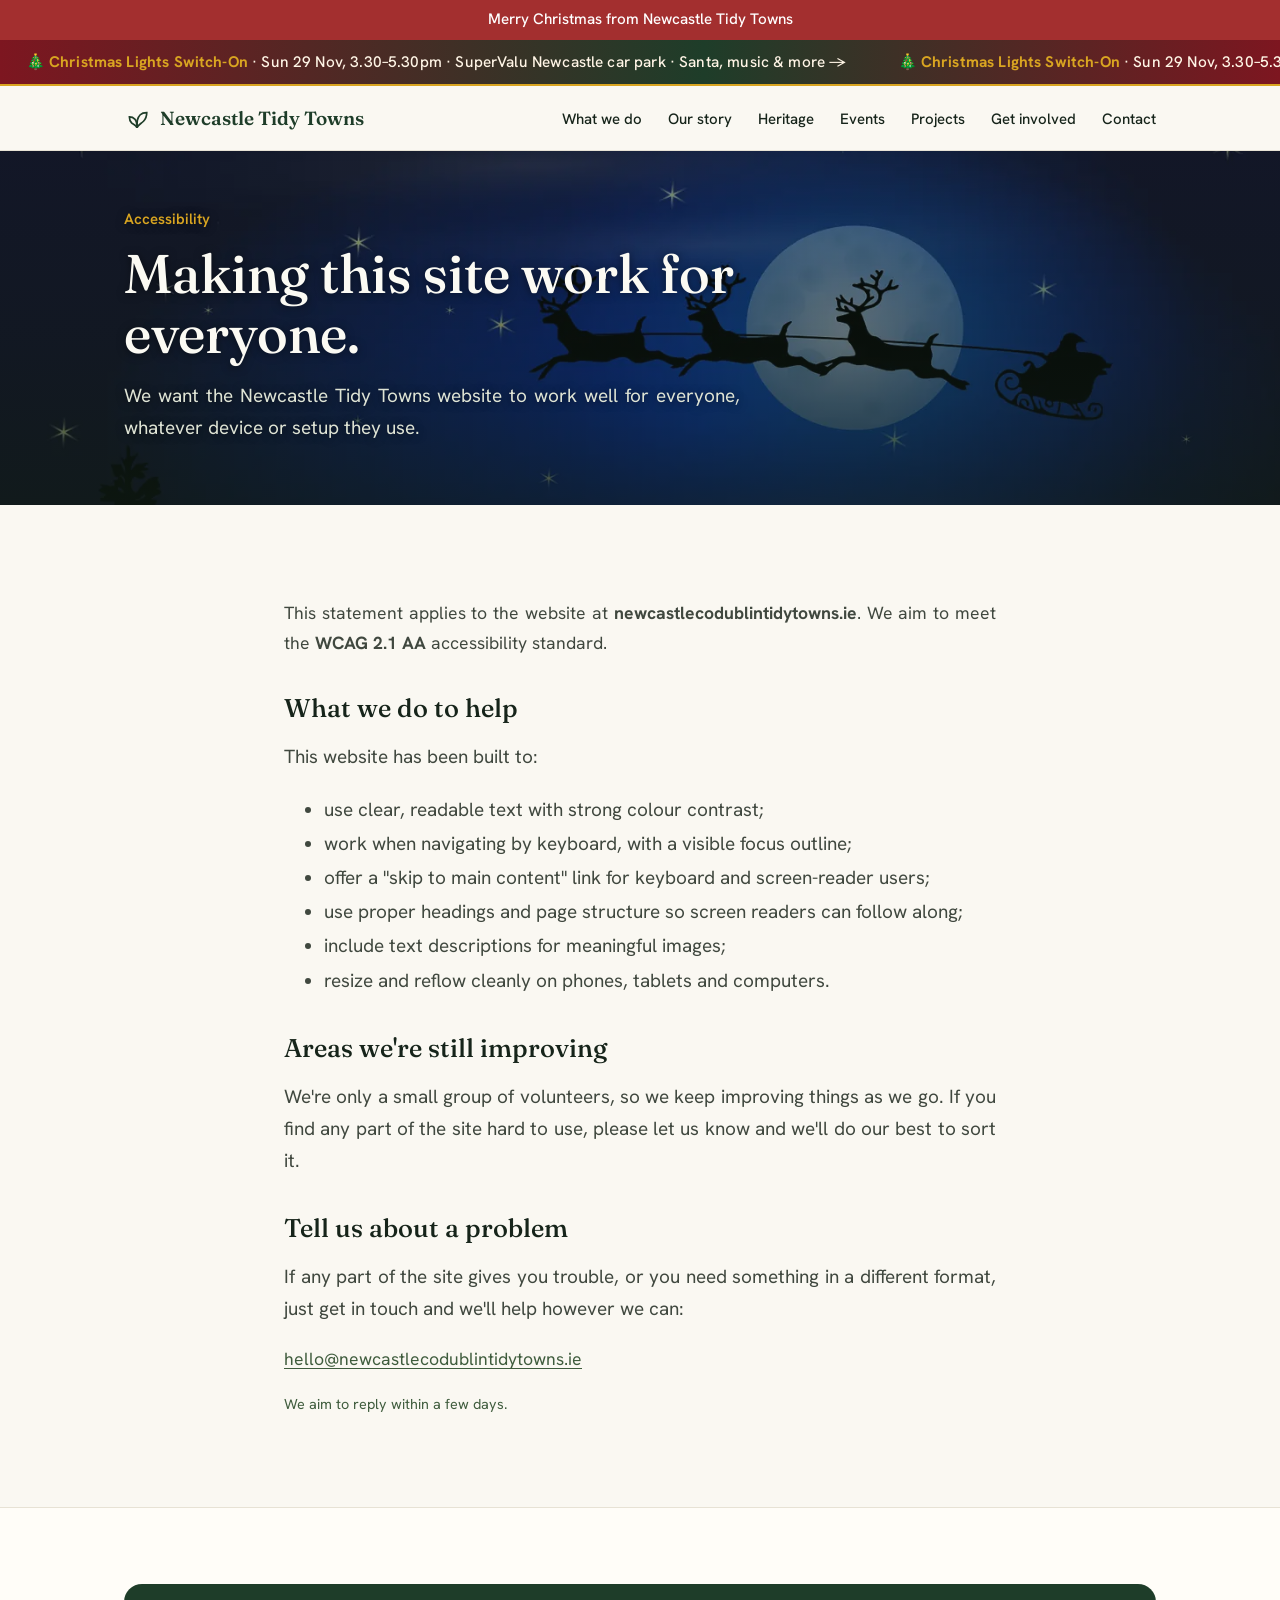
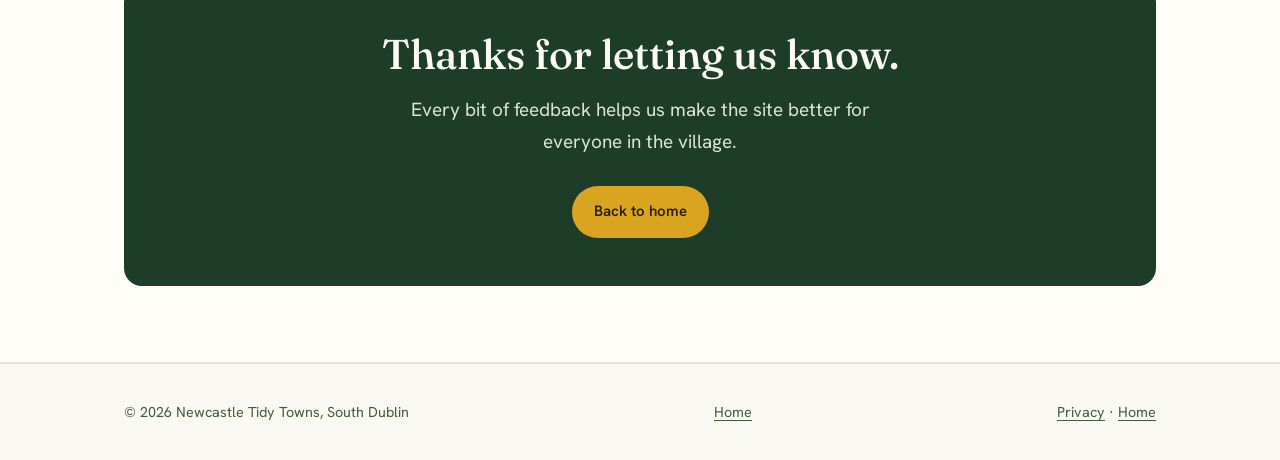
==== commit 03c9f2a2: "latest updates" ====
--- a/accessibility.html
+++ b/accessibility.html
@@ -27,6 +27,7 @@
       <ul>
         <li><a href="index.html#about">What we do</a></li>
         <li><a href="history.html">Our story</a></li>
+        <li><a href="heritage.html">Heritage</a></li>
         <li><a href="events.html">Events</a></li>
         <li><a href="projects.html">Projects</a></li>
         <li><a href="index.html#involved">Get involved</a></li>
--- a/css/style.css
+++ b/css/style.css
@@ -227,7 +227,7 @@
 /* ===== Christmas lights switch-on banner (sitewide) ===== */
 .xmas-banner{display:block;background:linear-gradient(90deg,#7d1620,#1e3d29 55%,#7d1620);color:#fff5e6;text-decoration:none;overflow:hidden;white-space:nowrap;border-bottom:2px solid var(--gorse)}
 .xmas-banner:hover,.xmas-banner:focus-visible{color:#fff}
-.xmas-banner .track{display:inline-block;will-change:transform;animation:xmas-scroll 30s linear infinite}
+.xmas-banner .track{display:inline-block;will-change:transform;animation:xmas-scroll 75s linear infinite}
 .xmas-banner:hover .track,.xmas-banner:focus-within .track{animation-play-state:paused}
 .xmas-banner .grp{display:inline-block}
 .xmas-banner .seg{display:inline-block;padding:9px 1.6rem;font-weight:500;font-size:.96rem;letter-spacing:.01em}
